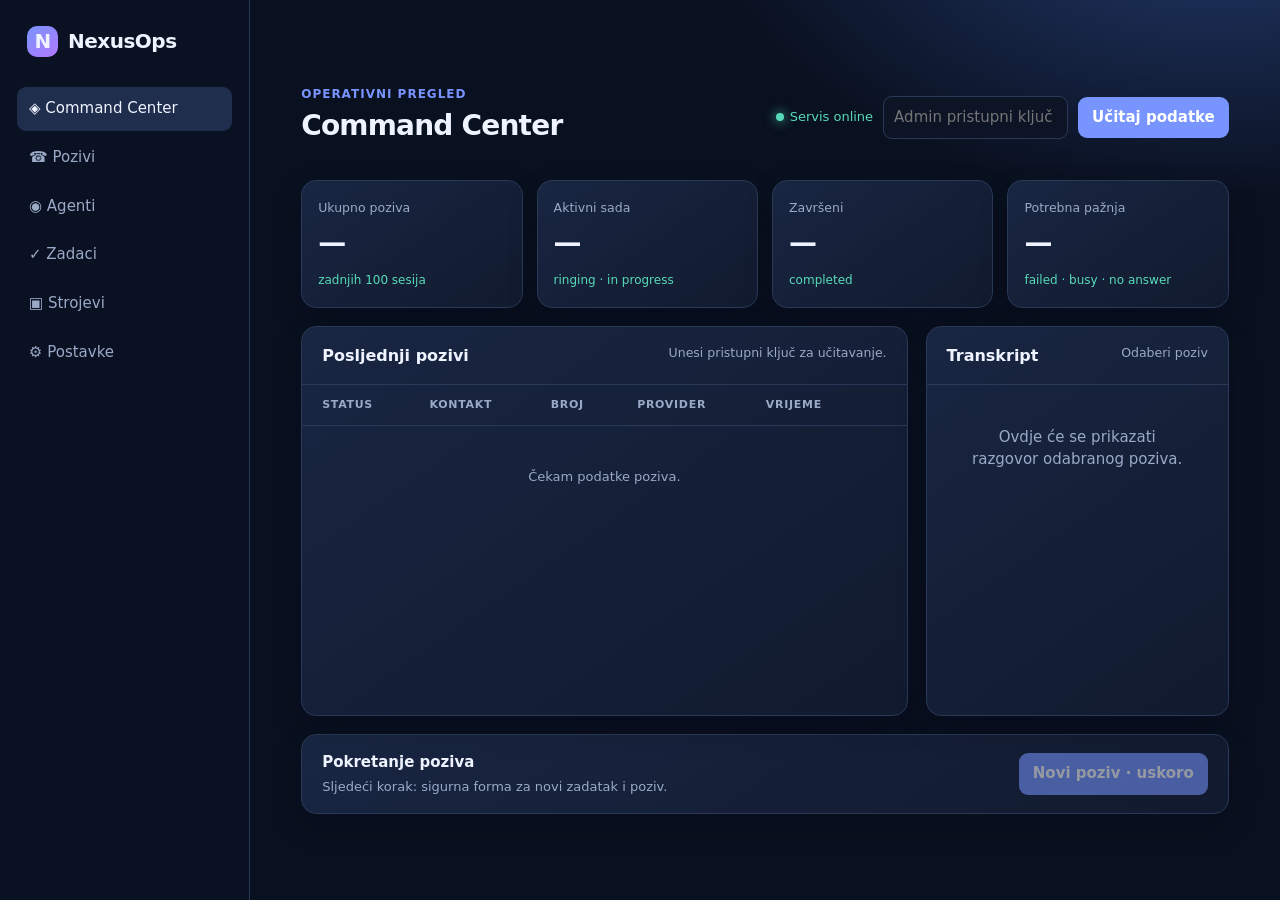
==== wwwroot/index.html @ bffd970f "Add NexusOps command center" ====
<!doctype html><html lang="hr"><head><meta charset="utf-8"><meta name="viewport" content="width=device-width,initial-scale=1"><title>NexusOps — Command Center</title><style>
:root{--bg:#09101f;--panel:#121c31;--line:#293957;--text:#eef3ff;--muted:#9aa9c6;--blue:#7894ff;--mint:#57dab8}*{box-sizing:border-box}body{margin:0;background:radial-gradient(800px 450px at 95% -10%,#23396a 0,transparent 65%),var(--bg);color:var(--text);font:15px/1.45 system-ui,sans-serif}.app{min-height:100vh;display:grid;grid-template-columns:250px 1fr}.side{padding:26px 17px;border-right:1px solid var(--line);background:#0a1122}.brand{font-size:20px;font-weight:800;letter-spacing:-.5px;padding:0 10px 30px}.brand b{display:inline-grid;place-items:center;width:31px;height:31px;margin-right:10px;border-radius:10px;background:linear-gradient(140deg,var(--blue),#b178ff)}.nav{display:grid;gap:5px}.nav a{padding:11px 12px;border-radius:9px;color:var(--muted);text-decoration:none}.nav a.active,.nav a:hover{color:var(--text);background:#202e4e}.main{width:100%;max-width:1500px;margin:auto;padding:28px clamp(18px,4vw,60px)}.top{display:flex;align-items:center;justify-content:space-between;gap:15px;margin-bottom:30px}.eyebrow{font-size:12px;color:var(--blue);font-weight:800;text-transform:uppercase;letter-spacing:1px}.top h1{font-size:28px;letter-spacing:-.8px;margin:3px 0}.controls{display:flex;align-items:center;gap:10px}.live{color:var(--mint);font-size:13px}.dot{display:inline-block;width:8px;height:8px;margin-right:6px;border-radius:50%;background:var(--mint);box-shadow:0 0 12px var(--mint)}input,button{font:inherit}.key{width:185px;background:#0c1426;border:1px solid var(--line);border-radius:9px;padding:10px;color:var(--text)}button{border:0;border-radius:9px;padding:10px 14px;background:var(--blue);color:#fff;font-weight:750;cursor:pointer}button:hover{filter:brightness(1.12)}button:disabled{opacity:.55;cursor:not-allowed}.notice{display:none;margin:0 0 16px;padding:11px 13px;color:#ffd5dd;background:#4c1f2d;border:1px solid #783249;border-radius:10px}.grid{display:grid;grid-template-columns:repeat(4,1fr);gap:14px;margin-bottom:18px}.card,.stat{background:linear-gradient(145deg,#192642,#111a2e);border:1px solid var(--line);border-radius:15px;box-shadow:0 12px 30px #02061133}.stat{padding:16px}.stat small,.muted{color:var(--muted)}.stat strong{display:block;margin:5px 0;font-size:28px;letter-spacing:-1px}.stat span{font-size:12px;color:var(--mint)}.layout{display:grid;grid-template-columns:minmax(460px,1.6fr) minmax(280px,.8fr);gap:18px}.head{padding:17px 20px;border-bottom:1px solid var(--line);display:flex;justify-content:space-between;gap:10px}.head h2{font-size:16px;margin:0}.head small{color:var(--muted)}.table{overflow:auto}table{width:100%;border-collapse:collapse}th{padding:12px 20px;text-align:left;font-size:11px;text-transform:uppercase;letter-spacing:.7px;color:var(--muted)}td{padding:13px 20px;border-top:1px solid #293957;font-size:13px}tr:hover{background:#1d2b48}.pill{display:inline-block;padding:4px 8px;border-radius:20px;font-size:11px;font-weight:800}.queued{background:#27445f;color:#b4ddff}.initiating,.ringing{background:#574820;color:#ffe083}.in_progress,.answered{background:#175047;color:#86f4d4}.completed{background:#2d3c66;color:#c4d2ff}.failed,.busy,.no_answer{background:#5d2838;color:#ffb4c2}.action{padding:6px 9px;background:#26385d;border:1px solid #435a8b}.empty{padding:42px 20px;text-align:center;color:var(--muted)}.timeline{padding:0 20px;min-height:330px}.msg{padding:14px 0;border-bottom:1px solid #293957}.msg:last-child{border:0}.speaker{font-size:11px;color:var(--blue);font-weight:800;text-transform:uppercase;letter-spacing:.7px}.agent .speaker{color:var(--mint)}.msg p{margin:5px 0;color:#d9e3f8}.quick{display:flex;justify-content:space-between;align-items:center;gap:15px;padding:17px 20px;margin-top:18px}.quick h3{margin:0 0 4px;font-size:15px}.quick p{margin:0;color:var(--muted);font-size:13px}@media(max-width:980px){.app{grid-template-columns:1fr}.side{display:none}.grid{grid-template-columns:repeat(2,1fr)}.layout{grid-template-columns:1fr}}@media(max-width:620px){.main{padding:20px 14px}.top{align-items:flex-start;flex-direction:column}.controls{width:100%;flex-wrap:wrap}.key{flex:1}.grid{grid-template-columns:1fr 1fr}th:nth-child(3),td:nth-child(3),th:nth-child(4),td:nth-child(4){display:none}}
</style></head><body><div class="app"><aside class="side"><div class="brand"><b>N</b>NexusOps</div><nav class="nav"><a class="active" href="#">◈ Command Center</a><a href="#calls">☎ Pozivi</a><a href="#">◉ Agenti</a><a href="#">✓ Zadaci</a><a href="#">▣ Strojevi</a><a href="#">⚙ Postavke</a></nav></aside><main class="main"><header class="top"><div><div class="eyebrow">Operativni pregled</div><h1>Command Center</h1></div><div class="controls"><span class="live"><i class="dot"></i>Servis online</span><input class="key" id="key" type="password" placeholder="Admin pristupni ključ"><button id="load">Učitaj podatke</button></div></header><div class="notice" id="notice"></div><section class="grid"><div class="stat"><small>Ukupno poziva</small><strong id="total">—</strong><span>zadnjih 100 sesija</span></div><div class="stat"><small>Aktivni sada</small><strong id="active">—</strong><span>ringing · in progress</span></div><div class="stat"><small>Završeni</small><strong id="done">—</strong><span>completed</span></div><div class="stat"><small>Potrebna pažnja</small><strong id="attention">—</strong><span>failed · busy · no answer</span></div></section><section class="layout"><div class="card" id="calls"><div class="head"><h2>Posljednji pozivi</h2><small id="note">Unesi pristupni ključ za učitavanje.</small></div><div class="table"><table><thead><tr><th>Status</th><th>Kontakt</th><th>Broj</th><th>Provider</th><th>Vrijeme</th><th></th></tr></thead><tbody id="rows"><tr><td colspan="6" class="empty">Čekam podatke poziva.</td></tr></tbody></table></div></div><aside class="card"><div class="head"><h2>Transkript</h2><small id="transcript-title">Odaberi poziv</small></div><div class="timeline" id="transcript"><div class="empty">Ovdje će se prikazati razgovor odabranog poziva.</div></div></aside></section><section class="card quick"><div><h3>Pokretanje poziva</h3><p>Sljedeći korak: sigurna forma za novi zadatak i poziv.</p></div><button disabled>Novi poziv · uskoro</button></section></main></div><script>
const $=s=>document.querySelector(s),esc=s=>String(s??'').replace(/[&<>"']/g,c=>({'&':'&amp;','<':'&lt;','>':'&gt;','"':'&quot;',"'":'&#39;'}[c]));const headers=()=>({'X-NexusOps-Admin-Key':$('#key').value.trim()});async function api(u){const r=await fetch(u,{headers:headers()});if(!r.ok)throw Error(r.status===401?'Pristup nije odobren. Provjeri Admin__AccessKey.':'Server je vratio '+r.status);return r.json()}function pill(s){return `<span class="pill ${esc(s)}">${esc(s.replaceAll('_',' '))}</span>`}function error(m){$('#notice').textContent=m;$('#notice').style.display='block'}function stats(d){$('#total').textContent=d.length;$('#active').textContent=d.filter(x=>['ringing','answered','in_progress','initiating'].includes(x.status)).length;$('#done').textContent=d.filter(x=>x.status==='completed').length;$('#attention').textContent=d.filter(x=>['failed','busy','no_answer'].includes(x.status)).length}async function transcript(id,name){$('#transcript-title').textContent=name;$('#transcript').innerHTML='<div class="empty">Učitavam transkript…</div>';try{const d=await api(`/admin/api/calls/${id}/transcript`);$('#transcript').innerHTML=d.length?d.map(x=>`<article class="msg ${esc(x.speaker)}"><div class="speaker">${esc(x.speaker)}</div><p>${esc(x.messageText??x.text)}</p></article>`).join(''):'<div class="empty">Za ovaj poziv još nema transkripta.</div>'}catch(e){$('#transcript').innerHTML=`<div class="empty">${esc(e.message)}</div>`}}async function load(){try{$('#notice').style.display='none';$('#note').textContent='Učitavam…';const d=await api('/admin/api/calls');stats(d);$('#rows').innerHTML=d.length?d.map(x=>`<tr><td>${pill(x.status)}</td><td>${esc(x.contactName||'Nepoznat kontakt')}</td><td class="muted">${esc(x.toNumber||'—')}</td><td>${esc(x.provider||'—')}</td><td class="muted">${new Date(x.createdAt).toLocaleString('hr-HR')}</td><td><button class="action" data-id="${x.id}" data-name="${esc(x.contactName||x.toNumber||'Poziv')}">Otvori</button></td></tr>`).join(''):'<tr><td colspan="6" class="empty">Nema evidentiranih poziva.</td></tr>';$('#note').textContent=`Prikazano ${d.length} poziva`;$('#rows').querySelectorAll('button').forEach(b=>b.onclick=()=>transcript(b.dataset.id,b.dataset.name))}catch(e){error(e.message);$('#note').textContent='Nije učitano'}}$('#load').onclick=load;$('#key').onkeydown=e=>{if(e.key==='Enter')load()};
</script></body></html>
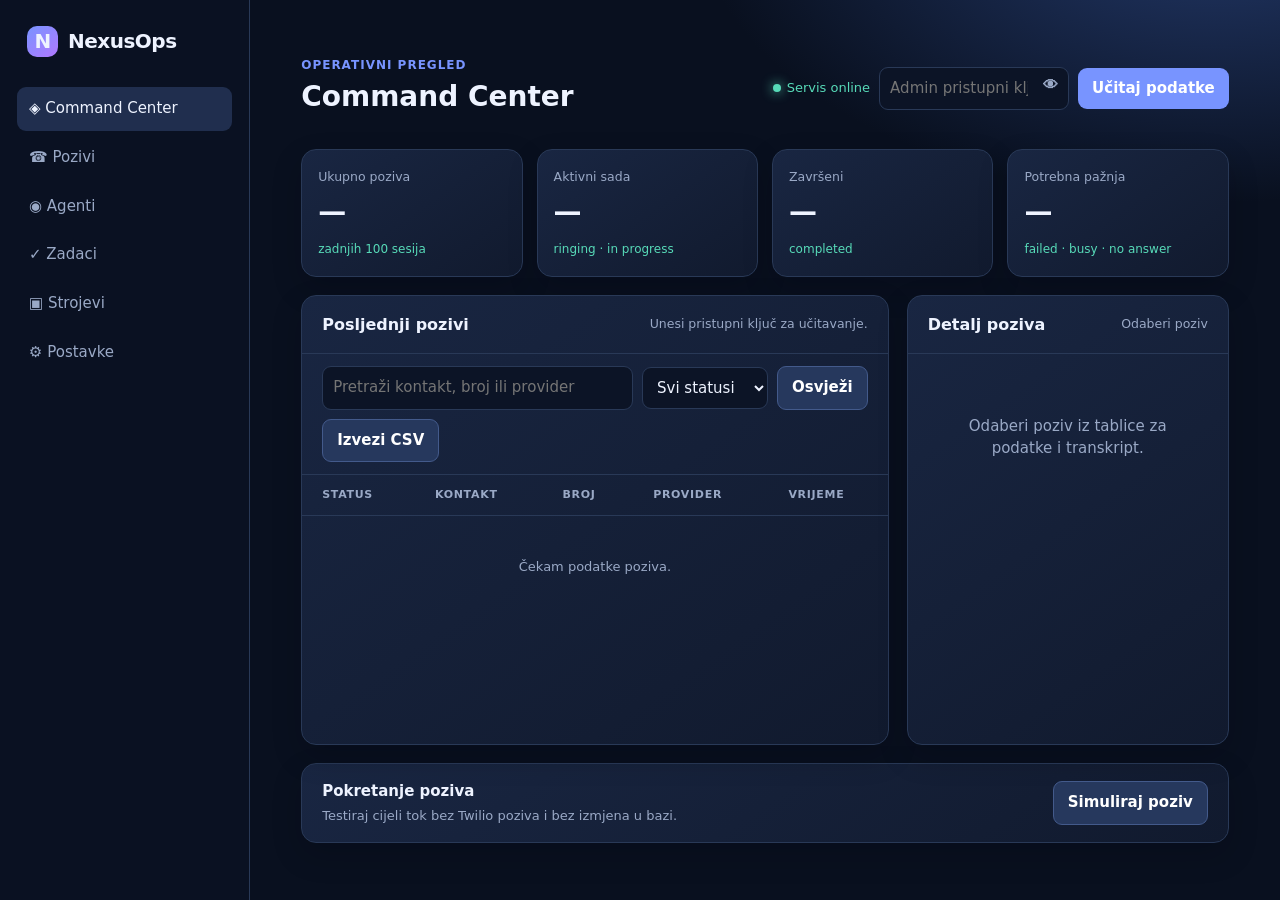
==== commit ca36b1f1: "Integrate NexusOps web app into voice service" ====
--- a/wwwroot/index.html
+++ b/wwwroot/index.html
@@ -1,5 +1,60 @@
-<!doctype html><html lang="hr"><head><meta charset="utf-8"><meta name="viewport" content="width=device-width,initial-scale=1"><title>NexusOps — Command Center</title><style>
-:root{--bg:#09101f;--panel:#121c31;--line:#293957;--text:#eef3ff;--muted:#9aa9c6;--blue:#7894ff;--mint:#57dab8}*{box-sizing:border-box}body{margin:0;background:radial-gradient(800px 450px at 95% -10%,#23396a 0,transparent 65%),var(--bg);color:var(--text);font:15px/1.45 system-ui,sans-serif}.app{min-height:100vh;display:grid;grid-template-columns:250px 1fr}.side{padding:26px 17px;border-right:1px solid var(--line);background:#0a1122}.brand{font-size:20px;font-weight:800;letter-spacing:-.5px;padding:0 10px 30px}.brand b{display:inline-grid;place-items:center;width:31px;height:31px;margin-right:10px;border-radius:10px;background:linear-gradient(140deg,var(--blue),#b178ff)}.nav{display:grid;gap:5px}.nav a{padding:11px 12px;border-radius:9px;color:var(--muted);text-decoration:none}.nav a.active,.nav a:hover{color:var(--text);background:#202e4e}.main{width:100%;max-width:1500px;margin:auto;padding:28px clamp(18px,4vw,60px)}.top{display:flex;align-items:center;justify-content:space-between;gap:15px;margin-bottom:30px}.eyebrow{font-size:12px;color:var(--blue);font-weight:800;text-transform:uppercase;letter-spacing:1px}.top h1{font-size:28px;letter-spacing:-.8px;margin:3px 0}.controls{display:flex;align-items:center;gap:10px}.live{color:var(--mint);font-size:13px}.dot{display:inline-block;width:8px;height:8px;margin-right:6px;border-radius:50%;background:var(--mint);box-shadow:0 0 12px var(--mint)}input,button{font:inherit}.key{width:185px;background:#0c1426;border:1px solid var(--line);border-radius:9px;padding:10px;color:var(--text)}button{border:0;border-radius:9px;padding:10px 14px;background:var(--blue);color:#fff;font-weight:750;cursor:pointer}button:hover{filter:brightness(1.12)}button:disabled{opacity:.55;cursor:not-allowed}.notice{display:none;margin:0 0 16px;padding:11px 13px;color:#ffd5dd;background:#4c1f2d;border:1px solid #783249;border-radius:10px}.grid{display:grid;grid-template-columns:repeat(4,1fr);gap:14px;margin-bottom:18px}.card,.stat{background:linear-gradient(145deg,#192642,#111a2e);border:1px solid var(--line);border-radius:15px;box-shadow:0 12px 30px #02061133}.stat{padding:16px}.stat small,.muted{color:var(--muted)}.stat strong{display:block;margin:5px 0;font-size:28px;letter-spacing:-1px}.stat span{font-size:12px;color:var(--mint)}.layout{display:grid;grid-template-columns:minmax(460px,1.6fr) minmax(280px,.8fr);gap:18px}.head{padding:17px 20px;border-bottom:1px solid var(--line);display:flex;justify-content:space-between;gap:10px}.head h2{font-size:16px;margin:0}.head small{color:var(--muted)}.table{overflow:auto}table{width:100%;border-collapse:collapse}th{padding:12px 20px;text-align:left;font-size:11px;text-transform:uppercase;letter-spacing:.7px;color:var(--muted)}td{padding:13px 20px;border-top:1px solid #293957;font-size:13px}tr:hover{background:#1d2b48}.pill{display:inline-block;padding:4px 8px;border-radius:20px;font-size:11px;font-weight:800}.queued{background:#27445f;color:#b4ddff}.initiating,.ringing{background:#574820;color:#ffe083}.in_progress,.answered{background:#175047;color:#86f4d4}.completed{background:#2d3c66;color:#c4d2ff}.failed,.busy,.no_answer{background:#5d2838;color:#ffb4c2}.action{padding:6px 9px;background:#26385d;border:1px solid #435a8b}.empty{padding:42px 20px;text-align:center;color:var(--muted)}.timeline{padding:0 20px;min-height:330px}.msg{padding:14px 0;border-bottom:1px solid #293957}.msg:last-child{border:0}.speaker{font-size:11px;color:var(--blue);font-weight:800;text-transform:uppercase;letter-spacing:.7px}.agent .speaker{color:var(--mint)}.msg p{margin:5px 0;color:#d9e3f8}.quick{display:flex;justify-content:space-between;align-items:center;gap:15px;padding:17px 20px;margin-top:18px}.quick h3{margin:0 0 4px;font-size:15px}.quick p{margin:0;color:var(--muted);font-size:13px}@media(max-width:980px){.app{grid-template-columns:1fr}.side{display:none}.grid{grid-template-columns:repeat(2,1fr)}.layout{grid-template-columns:1fr}}@media(max-width:620px){.main{padding:20px 14px}.top{align-items:flex-start;flex-direction:column}.controls{width:100%;flex-wrap:wrap}.key{flex:1}.grid{grid-template-columns:1fr 1fr}th:nth-child(3),td:nth-child(3),th:nth-child(4),td:nth-child(4){display:none}}
-</style></head><body><div class="app"><aside class="side"><div class="brand"><b>N</b>NexusOps</div><nav class="nav"><a class="active" href="#">◈ Command Center</a><a href="#calls">☎ Pozivi</a><a href="#">◉ Agenti</a><a href="#">✓ Zadaci</a><a href="#">▣ Strojevi</a><a href="#">⚙ Postavke</a></nav></aside><main class="main"><header class="top"><div><div class="eyebrow">Operativni pregled</div><h1>Command Center</h1></div><div class="controls"><span class="live"><i class="dot"></i>Servis online</span><input class="key" id="key" type="password" placeholder="Admin pristupni ključ"><button id="load">Učitaj podatke</button></div></header><div class="notice" id="notice"></div><section class="grid"><div class="stat"><small>Ukupno poziva</small><strong id="total">—</strong><span>zadnjih 100 sesija</span></div><div class="stat"><small>Aktivni sada</small><strong id="active">—</strong><span>ringing · in progress</span></div><div class="stat"><small>Završeni</small><strong id="done">—</strong><span>completed</span></div><div class="stat"><small>Potrebna pažnja</small><strong id="attention">—</strong><span>failed · busy · no answer</span></div></section><section class="layout"><div class="card" id="calls"><div class="head"><h2>Posljednji pozivi</h2><small id="note">Unesi pristupni ključ za učitavanje.</small></div><div class="table"><table><thead><tr><th>Status</th><th>Kontakt</th><th>Broj</th><th>Provider</th><th>Vrijeme</th><th></th></tr></thead><tbody id="rows"><tr><td colspan="6" class="empty">Čekam podatke poziva.</td></tr></tbody></table></div></div><aside class="card"><div class="head"><h2>Transkript</h2><small id="transcript-title">Odaberi poziv</small></div><div class="timeline" id="transcript"><div class="empty">Ovdje će se prikazati razgovor odabranog poziva.</div></div></aside></section><section class="card quick"><div><h3>Pokretanje poziva</h3><p>Sljedeći korak: sigurna forma za novi zadatak i poziv.</p></div><button disabled>Novi poziv · uskoro</button></section></main></div><script>
-const $=s=>document.querySelector(s),esc=s=>String(s??'').replace(/[&<>"']/g,c=>({'&':'&amp;','<':'&lt;','>':'&gt;','"':'&quot;',"'":'&#39;'}[c]));const headers=()=>({'X-NexusOps-Admin-Key':$('#key').value.trim()});async function api(u){const r=await fetch(u,{headers:headers()});if(!r.ok)throw Error(r.status===401?'Pristup nije odobren. Provjeri Admin__AccessKey.':'Server je vratio '+r.status);return r.json()}function pill(s){return `<span class="pill ${esc(s)}">${esc(s.replaceAll('_',' '))}</span>`}function error(m){$('#notice').textContent=m;$('#notice').style.display='block'}function stats(d){$('#total').textContent=d.length;$('#active').textContent=d.filter(x=>['ringing','answered','in_progress','initiating'].includes(x.status)).length;$('#done').textContent=d.filter(x=>x.status==='completed').length;$('#attention').textContent=d.filter(x=>['failed','busy','no_answer'].includes(x.status)).length}async function transcript(id,name){$('#transcript-title').textContent=name;$('#transcript').innerHTML='<div class="empty">Učitavam transkript…</div>';try{const d=await api(`/admin/api/calls/${id}/transcript`);$('#transcript').innerHTML=d.length?d.map(x=>`<article class="msg ${esc(x.speaker)}"><div class="speaker">${esc(x.speaker)}</div><p>${esc(x.messageText??x.text)}</p></article>`).join(''):'<div class="empty">Za ovaj poziv još nema transkripta.</div>'}catch(e){$('#transcript').innerHTML=`<div class="empty">${esc(e.message)}</div>`}}async function load(){try{$('#notice').style.display='none';$('#note').textContent='Učitavam…';const d=await api('/admin/api/calls');stats(d);$('#rows').innerHTML=d.length?d.map(x=>`<tr><td>${pill(x.status)}</td><td>${esc(x.contactName||'Nepoznat kontakt')}</td><td class="muted">${esc(x.toNumber||'—')}</td><td>${esc(x.provider||'—')}</td><td class="muted">${new Date(x.createdAt).toLocaleString('hr-HR')}</td><td><button class="action" data-id="${x.id}" data-name="${esc(x.contactName||x.toNumber||'Poziv')}">Otvori</button></td></tr>`).join(''):'<tr><td colspan="6" class="empty">Nema evidentiranih poziva.</td></tr>';$('#note').textContent=`Prikazano ${d.length} poziva`;$('#rows').querySelectorAll('button').forEach(b=>b.onclick=()=>transcript(b.dataset.id,b.dataset.name))}catch(e){error(e.message);$('#note').textContent='Nije učitano'}}$('#load').onclick=load;$('#key').onkeydown=e=>{if(e.key==='Enter')load()};
-</script></body></html>
+<!doctype html>
+<html lang="hr">
+<head>
+  <meta charset="utf-8">
+  <meta name="viewport" content="width=device-width, initial-scale=1">
+  <title>NexusOps — Command Center</title>
+  <style>
+    :root { --bg:#09101f; --panel:#121c31; --line:#293957; --text:#eef3ff; --muted:#9aa9c6; --blue:#7894ff; --mint:#57dab8; --danger:#ffb4c2; }
+    * { box-sizing:border-box; } body { margin:0; background:radial-gradient(800px 450px at 95% -10%,#23396a 0,transparent 65%),var(--bg); color:var(--text); font:15px/1.45 system-ui,sans-serif; }
+    .app { min-height:100vh; display:grid; grid-template-columns:250px 1fr; } .side { padding:26px 17px; border-right:1px solid var(--line); background:#0a1122; }
+    .brand { font-size:20px; font-weight:800; letter-spacing:-.5px; padding:0 10px 30px; } .brand b { display:inline-grid; place-items:center; width:31px; height:31px; margin-right:10px; border-radius:10px; background:linear-gradient(140deg,var(--blue),#b178ff); }
+    .nav { display:grid; gap:5px; } .nav a { padding:11px 12px; border-radius:9px; color:var(--muted); text-decoration:none; } .nav a.active { color:var(--text); background:#202e4e; }
+    .main { width:100%; max-width:1500px; margin:auto; padding:28px clamp(18px,4vw,60px); }.top { display:flex; align-items:center; justify-content:space-between; gap:15px; margin-bottom:28px; }.eyebrow { font-size:12px; color:var(--blue); font-weight:800; text-transform:uppercase; letter-spacing:1px; }.top h1 { font-size:28px; margin:3px 0; }
+    .controls,.filters { display:flex; align-items:center; gap:9px; flex-wrap:wrap; }.live { color:var(--mint); font-size:13px; }.dot { display:inline-block; width:8px; height:8px; margin-right:6px; border-radius:50%; background:var(--mint); box-shadow:0 0 12px var(--mint); }
+    input,select,button { font:inherit; }.key-wrap { position:relative; }.key,.search,select { background:#0c1426; border:1px solid var(--line); border-radius:9px; padding:10px; color:var(--text); }.key { width:190px; padding-right:40px; }.show-key { position:absolute; right:2px; top:2px; width:34px; height:34px; padding:0; color:var(--muted); background:transparent; }.show-key:hover { background:#202e4e; color:var(--text); }
+    button { border:0; border-radius:9px; padding:10px 14px; background:var(--blue); color:#fff; font-weight:750; cursor:pointer; } button:hover { filter:brightness(1.12); } button.secondary { background:#26385d; border:1px solid #435a8b; }.hidden { display:none!important; }.notice { display:none; margin:0 0 16px; padding:11px 13px; color:#ffd5dd; background:#4c1f2d; border:1px solid #783249; border-radius:10px; }
+    .grid { display:grid; grid-template-columns:repeat(4,1fr); gap:14px; margin-bottom:18px; }.card,.stat { background:linear-gradient(145deg,#192642,#111a2e); border:1px solid var(--line); border-radius:15px; box-shadow:0 12px 30px #02061133; }.stat { padding:16px; }.stat small,.muted { color:var(--muted); }.stat strong { display:block; margin:5px 0; font-size:28px; }.stat span { font-size:12px; color:var(--mint); }
+    .layout { display:grid; grid-template-columns:minmax(500px,1.55fr) minmax(300px,.85fr); gap:18px; }.head { padding:17px 20px; border-bottom:1px solid var(--line); display:flex; justify-content:space-between; align-items:center; gap:10px; }.head h2 { font-size:16px; margin:0; }.head small { color:var(--muted); }.table { overflow:auto; } table { width:100%; border-collapse:collapse; } th { padding:12px 20px; text-align:left; font-size:11px; text-transform:uppercase; letter-spacing:.7px; color:var(--muted); } td { padding:13px 20px; border-top:1px solid #293957; font-size:13px; } tr[data-id] { cursor:pointer; } tr[data-id]:hover,tr.selected { background:#1d2b48; }
+    .pill { display:inline-block; padding:4px 8px; border-radius:20px; font-size:11px; font-weight:800; }.queued { background:#27445f; color:#b4ddff; }.initiating,.ringing { background:#574820; color:#ffe083; }.in_progress,.answered { background:#175047; color:#86f4d4; }.completed { background:#2d3c66; color:#c4d2ff; }.failed,.busy,.no_answer,.cancelled { background:#5d2838; color:#ffb4c2; }
+    .empty { padding:42px 20px; text-align:center; color:var(--muted); }.detail { padding:20px; min-height:390px; }.detail dl { margin:16px 0 0; display:grid; gap:11px; }.detail dt { color:var(--muted); font-size:12px; }.detail dd { margin:2px 0 0; word-break:break-word; }.transcript { margin-top:20px; border-top:1px solid var(--line); padding-top:12px; }.message { padding:11px 0; border-bottom:1px solid #293957; }.speaker { color:var(--blue); font-size:11px; font-weight:800; text-transform:uppercase; letter-spacing:.7px; }.agent .speaker { color:var(--mint); }.message p { margin:4px 0; color:#d9e3f8; }
+    .quick { display:flex; justify-content:space-between; align-items:center; gap:15px; padding:17px 20px; margin-top:18px; }.quick h3 { margin:0 0 4px; font-size:15px; }.quick p { margin:0; color:var(--muted); font-size:13px; }
+    @media(max-width:980px){ .app{grid-template-columns:1fr}.side{display:none}.grid{grid-template-columns:repeat(2,1fr)}.layout{grid-template-columns:1fr} }.filters{padding:12px 20px;border-bottom:1px solid var(--line)}.search{min-width:200px;flex:1}@media(max-width:620px){.main{padding:20px 14px}.top{align-items:flex-start;flex-direction:column}.controls{width:100%}.key-wrap{flex:1}.key{width:100%}.grid{grid-template-columns:1fr 1fr}th:nth-child(3),td:nth-child(3),th:nth-child(4),td:nth-child(4){display:none}}
+  </style>
+</head>
+<body>
+<div class="app">
+  <aside class="side"><div class="brand"><b>N</b>NexusOps</div><nav class="nav"><a class="active" href="#">◈ Command Center</a><a href="#calls">☎ Pozivi</a><a href="#">◉ Agenti</a><a href="#">✓ Zadaci</a><a href="#">▣ Strojevi</a><a href="#">⚙ Postavke</a></nav></aside>
+  <main class="main">
+    <header class="top"><div><div class="eyebrow">Operativni pregled</div><h1>Command Center</h1></div><div class="controls"><span class="live" id="auth-state"><i class="dot"></i>Servis online</span><div class="key-wrap" id="key-wrap"><input class="key" id="key" type="password" placeholder="Admin pristupni ključ"><button class="show-key" id="show-key" type="button" aria-label="Prikaži pristupni ključ" title="Prikaži ključ">👁</button></div><button id="load">Učitaj podatke</button><button class="secondary hidden" id="sign-out">Odjava</button></div></header>
+    <div class="notice" id="notice"></div>
+    <section class="grid"><div class="stat"><small>Ukupno poziva</small><strong id="total">—</strong><span>zadnjih 100 sesija</span></div><div class="stat"><small>Aktivni sada</small><strong id="active">—</strong><span>ringing · in progress</span></div><div class="stat"><small>Završeni</small><strong id="done">—</strong><span>completed</span></div><div class="stat"><small>Potrebna pažnja</small><strong id="attention">—</strong><span>failed · busy · no answer</span></div></section>
+    <section class="layout"><div class="card" id="calls"><div class="head"><h2>Posljednji pozivi</h2><small id="note">Unesi pristupni ključ za učitavanje.</small></div><div class="filters"><input class="search" id="search" placeholder="Pretraži kontakt, broj ili provider"><select id="status-filter"><option value="">Svi statusi</option><option value="queued">Queued</option><option value="initiating">Initiating</option><option value="ringing">Ringing</option><option value="in_progress">In progress</option><option value="completed">Completed</option><option value="failed">Failed</option><option value="busy">Busy</option><option value="no_answer">No answer</option></select><button class="secondary" id="refresh">Osvježi</button><button class="secondary" id="export" disabled title="Prvo se prijavi admin ključem">Izvezi CSV</button></div><div class="table"><table><thead><tr><th>Status</th><th>Kontakt</th><th>Broj</th><th>Provider</th><th>Vrijeme</th></tr></thead><tbody id="rows"><tr><td colspan="5" class="empty">Čekam podatke poziva.</td></tr></tbody></table></div></div><aside class="card"><div class="head"><h2>Detalj poziva</h2><small id="detail-title">Odaberi poziv</small></div><div class="detail" id="detail"><div class="empty">Odaberi poziv iz tablice za podatke i transkript.</div></div></aside></section>
+    <section class="card quick"><div><h3>Pokretanje poziva</h3><p>Testiraj cijeli tok bez Twilio poziva i bez izmjena u bazi.</p></div><button class="secondary" id="simulate" disabled title="Prvo se prijavi admin ključem">Simuliraj poziv</button></section>
+  </main>
+</div>
+<script>
+  const $ = selector => document.querySelector(selector);
+  const esc = value => String(value ?? '').replace(/[&<>"']/g, char => ({ '&':'&amp;', '<':'&lt;', '>':'&gt;', '"':'&quot;', "'":'&#39;' }[char]));
+  const statusNames = ['queued','initiating','ringing','answered','in_progress','completed','failed','busy','no_answer','cancelled'];
+  const statusName = value => typeof value === 'number' ? (statusNames[value] ?? 'unknown') : String(value ?? 'unknown').toLowerCase();
+  let accessKey = '', calls = [], mockCalls = [], selectedId = null;
+  const mockTranscripts = new Map();
+  const headers = () => ({ 'X-NexusOps-Admin-Key': accessKey || $('#key').value.trim() });
+  async function api(url) { const response = await fetch(url, { headers: headers() }); if (!response.ok) throw Error(response.status === 401 ? 'Pristup nije odobren. Provjeri Admin__AccessKey.' : `Server je vratio ${response.status}`); return response.json(); }
+  function pill(status) { const label = statusName(status); return `<span class="pill ${esc(label)}">${esc(label.replaceAll('_',' '))}</span>`; }
+  function error(message) { $('#notice').textContent = message; $('#notice').style.display = 'block'; }
+  function stats(data) { $('#total').textContent=data.length; $('#active').textContent=data.filter(x=>['ringing','answered','in_progress','initiating'].includes(x.status)).length; $('#done').textContent=data.filter(x=>x.status==='completed').length; $('#attention').textContent=data.filter(x=>['failed','busy','no_answer'].includes(x.status)).length; }
+  function signedIn() { $('#key-wrap').classList.add('hidden'); $('#load').textContent='Osvježi pozive'; $('#sign-out').classList.remove('hidden'); $('#simulate').disabled=false; $('#simulate').title='Pokreni sigurnu testnu simulaciju'; $('#export').disabled=false; $('#export').title='Izvezi trenutačno filtrirane pozive'; $('#auth-state').innerHTML='<i class="dot"></i>Pristup odobren'; }
+  function visibleCalls() { const query=$('#search').value.trim().toLowerCase(), status=$('#status-filter').value; return calls.filter(call => (!status || call.status===status) && (!query || [call.contactName,call.toNumber,call.provider,call.purpose].some(value=>String(value??'').toLowerCase().includes(query)))); }
+  function renderTable() { const data=visibleCalls(); $('#rows').innerHTML=data.length ? data.map(call=>`<tr data-id="${call.id}" class="${call.id===selectedId?'selected':''}"><td>${pill(call.status)}</td><td>${esc(call.contactName||'Nepoznat kontakt')}</td><td class="muted">${esc(call.toNumber||'—')}</td><td>${esc(call.provider||'—')}</td><td class="muted">${new Date(call.createdAt).toLocaleString('hr-HR')}</td></tr>`).join('') : '<tr><td colspan="5" class="empty">Nema poziva za odabrani filter.</td></tr>'; $('#rows').querySelectorAll('tr[data-id]').forEach(row=>row.onclick=()=>selectCall(row.dataset.id)); }
+  function exportCsv() { if (!accessKey) { error('Prvo se prijavi admin ključem.'); return; } const rows=[['Status','Kontakt','Broj','Provider','Svrha','Trajanje (sekunde)','Ishod','Kreirano'],...visibleCalls().map(call=>[call.status,call.contactName??'',call.toNumber??'',call.provider??'',call.purpose??'',call.durationSeconds??'',call.outcome??call.failureReason??'',new Date(call.createdAt).toLocaleString('hr-HR')])]; const csv=rows.map(row=>row.map(value=>`"${String(value).replaceAll('"','""')}"`).join(';')).join('\r\n'); const blob=new Blob(['\ufeff',csv],{type:'text/csv;charset=utf-8'}), link=document.createElement('a'); link.href=URL.createObjectURL(blob); link.download=`nexusops-pozivi-${new Date().toISOString().slice(0,10)}.csv`; link.click(); URL.revokeObjectURL(link.href); }
+  async function selectCall(id) { selectedId=id; renderTable(); const call=calls.find(item=>item.id===id); $('#detail-title').textContent=call.contactName||call.toNumber||'Poziv'; $('#detail').innerHTML='<div class="empty">Učitavam detalje i transkript…</div>'; try { const transcript=call.isMock ? (mockTranscripts.get(id)??[]) : await api(`/admin/api/calls/${id}/transcript`); $('#detail').innerHTML=`<dl><div><dt>Status</dt><dd>${pill(call.status)}</dd></div><div><dt>Kontakt</dt><dd>${esc(call.contactName||'—')}</dd></div><div><dt>Broj</dt><dd>${esc(call.toNumber||'—')}</dd></div><div><dt>Provider</dt><dd>${esc(call.provider||'—')}</dd></div><div><dt>Svrha</dt><dd>${esc(call.purpose||'Nije navedena')}</dd></div><div><dt>Trajanje</dt><dd>${call.durationSeconds ? `${call.durationSeconds} sekundi` : '—'}</dd></div><div><dt>Ishod</dt><dd>${esc(call.outcome||call.failureReason||'—')}</dd></div></dl><div class="transcript"><div class="speaker">${call.isMock?'Testni transkript':'Transkript'}</div>${transcript.length ? transcript.map(message=>`<article class="message ${esc(message.speaker)}"><div class="speaker">${esc(message.speaker)}</div><p>${esc(message.text)}</p></article>`).join('') : '<p class="muted">Za ovaj poziv još nema transkripta.</p>'}</div>`; } catch (exception) { $('#detail').innerHTML=`<div class="empty">${esc(exception.message)}</div>`; } }
+  function updateMock(id, changes, transcript) { const call=mockCalls.find(item=>item.id===id); if (!call) return; Object.assign(call,changes); calls=calls.map(item=>item.id===id?call:item); if (transcript) mockTranscripts.set(id,transcript); stats(calls); renderTable(); if (selectedId===id) selectCall(id); }
+  function simulateCall() { if (!accessKey) { error('Prvo se prijavi admin ključem.'); return; } const id=`mock-${crypto.randomUUID()}`, now=new Date().toISOString(); const call={id,status:'ringing',contactName:'Testni kontakt',toNumber:'+385 99 000 0000',provider:'mock',purpose:'Simulacija servisnog poziva — bez telephony troška',durationSeconds:null,outcome:null,failureReason:null,createdAt:now,isMock:true}; mockCalls.unshift(call); mockTranscripts.set(id,[{speaker:'system',text:'Testna simulacija pokrenuta. Twilio i baza nisu korišteni.'}]); calls=[call,...calls]; selectedId=id; stats(calls); renderTable(); selectCall(id); setTimeout(()=>updateMock(id,{status:'in_progress'},[{speaker:'system',text:'Testna simulacija pokrenuta. Twilio i baza nisu korišteni.'},{speaker:'agent',text:'Hello, this is a simulated NexusOps call. How can I help?'},{speaker:'user',text:'I need an update on the maintenance request.'}]),1800); setTimeout(()=>updateMock(id,{status:'completed',durationSeconds:5,outcome:'Testni poziv uspješno dovršen'},[{speaker:'system',text:'Testna simulacija pokrenuta. Twilio i baza nisu korišteni.'},{speaker:'agent',text:'Hello, this is a simulated NexusOps call. How can I help?'},{speaker:'user',text:'I need an update on the maintenance request.'},{speaker:'agent',text:'Your request is recorded. The simulated call is now complete.'}]),5000); }
+  async function load() { try { if (!accessKey) accessKey=$('#key').value.trim(); if (!accessKey) throw Error('Unesi admin pristupni ključ.'); $('#notice').style.display='none'; $('#note').textContent='Učitavam…'; const stored=(await api('/admin/api/calls')).map(call=>({...call,status:statusName(call.status)})); calls=[...mockCalls,...stored]; signedIn(); stats(calls); renderTable(); $('#note').textContent=`Pristup odobren · ${calls.length} poziva`; } catch (exception) { error(exception.message); $('#note').textContent='Nije učitano'; } }
+  function signOut() { accessKey=''; calls=[]; mockCalls=[]; mockTranscripts.clear(); selectedId=null; $('#key').value=''; $('#key-wrap').classList.remove('hidden'); $('#sign-out').classList.add('hidden'); $('#simulate').disabled=true; $('#simulate').title='Prvo se prijavi admin ključem'; $('#export').disabled=true; $('#export').title='Prvo se prijavi admin ključem'; $('#load').textContent='Učitaj podatke'; $('#auth-state').innerHTML='<i class="dot"></i>Servis online'; $('#detail-title').textContent='Odaberi poziv'; $('#detail').innerHTML='<div class="empty">Odjavljeni ste iz Command Centera.</div>'; $('#rows').innerHTML='<tr><td colspan="5" class="empty">Unesi pristupni ključ za učitavanje.</td></tr>'; $('#note').textContent='Unesi pristupni ključ za učitavanje.'; ['total','active','done','attention'].forEach(id=>$('#'+id).textContent='—'); }
+  $('#load').onclick=load; $('#refresh').onclick=load; $('#export').onclick=exportCsv; $('#simulate').onclick=simulateCall; $('#sign-out').onclick=signOut; $('#search').oninput=renderTable; $('#status-filter').onchange=renderTable; $('#key').onkeydown=event=>{if(event.key==='Enter') load();}; $('#show-key').onclick=()=>{const key=$('#key'), visible=key.type==='text'; key.type=visible?'password':'text'; $('#show-key').textContent=visible?'👁':'🙈'; $('#show-key').title=visible?'Prikaži ključ':'Sakrij ključ';};
+</script>
+</body>
+</html>
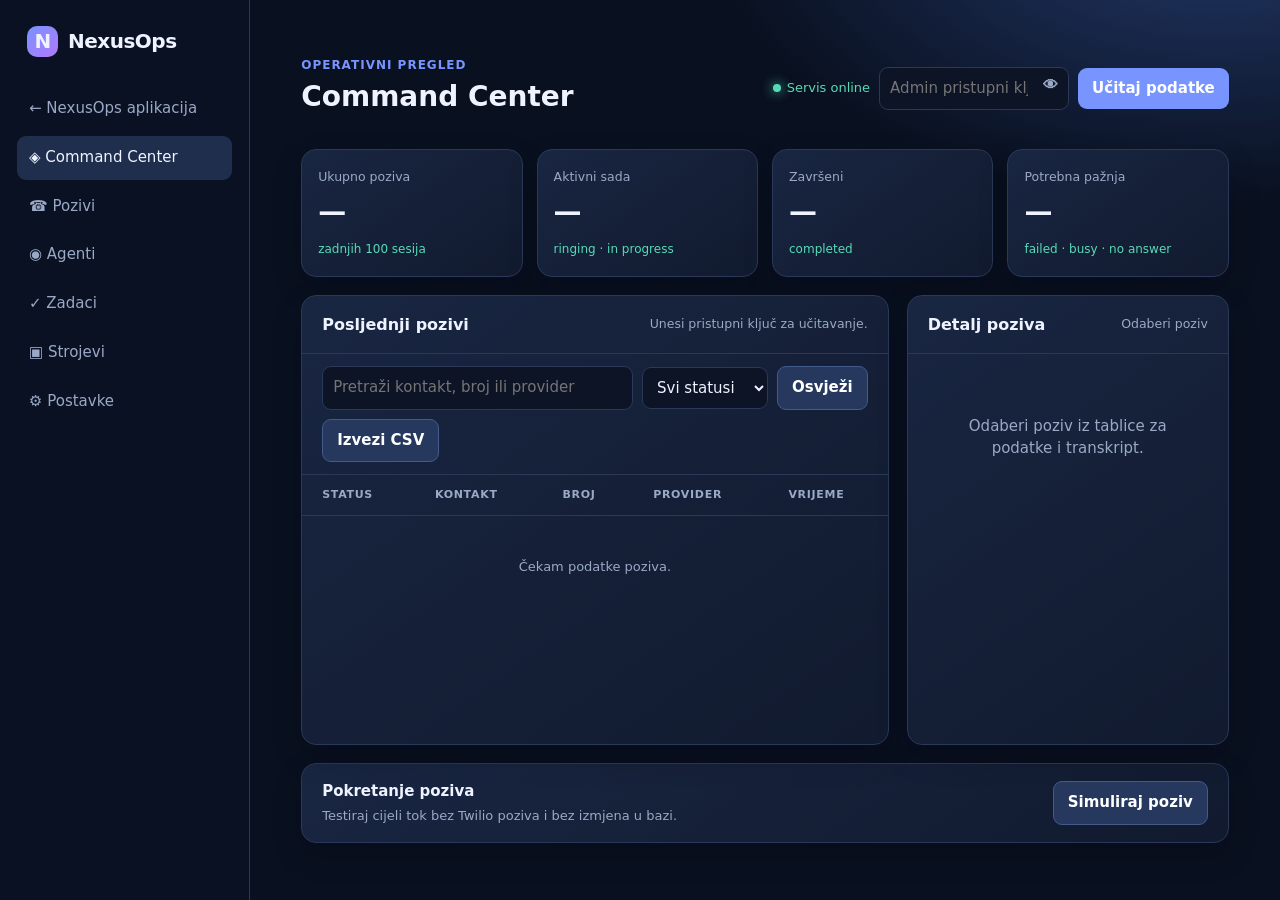
==== commit 4b0565f4: "Add NexusOps user access management" ====
--- a/wwwroot/index.html
+++ b/wwwroot/index.html
@@ -8,7 +8,7 @@
     :root { --bg:#09101f; --panel:#121c31; --line:#293957; --text:#eef3ff; --muted:#9aa9c6; --blue:#7894ff; --mint:#57dab8; --danger:#ffb4c2; }
     * { box-sizing:border-box; } body { margin:0; background:radial-gradient(800px 450px at 95% -10%,#23396a 0,transparent 65%),var(--bg); color:var(--text); font:15px/1.45 system-ui,sans-serif; }
     .app { min-height:100vh; display:grid; grid-template-columns:250px 1fr; } .side { padding:26px 17px; border-right:1px solid var(--line); background:#0a1122; }
-    .brand { font-size:20px; font-weight:800; letter-spacing:-.5px; padding:0 10px 30px; } .brand b { display:inline-grid; place-items:center; width:31px; height:31px; margin-right:10px; border-radius:10px; background:linear-gradient(140deg,var(--blue),#b178ff); }
+    .brand { display:block; color:var(--text); text-decoration:none; font-size:20px; font-weight:800; letter-spacing:-.5px; padding:0 10px 30px; } .brand b { display:inline-grid; place-items:center; width:31px; height:31px; margin-right:10px; border-radius:10px; background:linear-gradient(140deg,var(--blue),#b178ff); }
     .nav { display:grid; gap:5px; } .nav a { padding:11px 12px; border-radius:9px; color:var(--muted); text-decoration:none; } .nav a.active { color:var(--text); background:#202e4e; }
     .main { width:100%; max-width:1500px; margin:auto; padding:28px clamp(18px,4vw,60px); }.top { display:flex; align-items:center; justify-content:space-between; gap:15px; margin-bottom:28px; }.eyebrow { font-size:12px; color:var(--blue); font-weight:800; text-transform:uppercase; letter-spacing:1px; }.top h1 { font-size:28px; margin:3px 0; }
     .controls,.filters { display:flex; align-items:center; gap:9px; flex-wrap:wrap; }.live { color:var(--mint); font-size:13px; }.dot { display:inline-block; width:8px; height:8px; margin-right:6px; border-radius:50%; background:var(--mint); box-shadow:0 0 12px var(--mint); }
@@ -24,7 +24,7 @@
 </head>
 <body>
 <div class="app">
-  <aside class="side"><div class="brand"><b>N</b>NexusOps</div><nav class="nav"><a class="active" href="#">◈ Command Center</a><a href="#calls">☎ Pozivi</a><a href="#">◉ Agenti</a><a href="#">✓ Zadaci</a><a href="#">▣ Strojevi</a><a href="#">⚙ Postavke</a></nav></aside>
+  <aside class="side"><a class="brand" href="/" title="Povratak u NexusOps"><b>N</b>NexusOps</a><nav class="nav"><a href="/">← NexusOps aplikacija</a><a class="active" href="#">◈ Command Center</a><a href="#calls">☎ Pozivi</a><a href="#">◉ Agenti</a><a href="#">✓ Zadaci</a><a href="#">▣ Strojevi</a><a href="#">⚙ Postavke</a></nav></aside>
   <main class="main">
     <header class="top"><div><div class="eyebrow">Operativni pregled</div><h1>Command Center</h1></div><div class="controls"><span class="live" id="auth-state"><i class="dot"></i>Servis online</span><div class="key-wrap" id="key-wrap"><input class="key" id="key" type="password" placeholder="Admin pristupni ključ"><button class="show-key" id="show-key" type="button" aria-label="Prikaži pristupni ključ" title="Prikaži ključ">👁</button></div><button id="load">Učitaj podatke</button><button class="secondary hidden" id="sign-out">Odjava</button></div></header>
     <div class="notice" id="notice"></div>
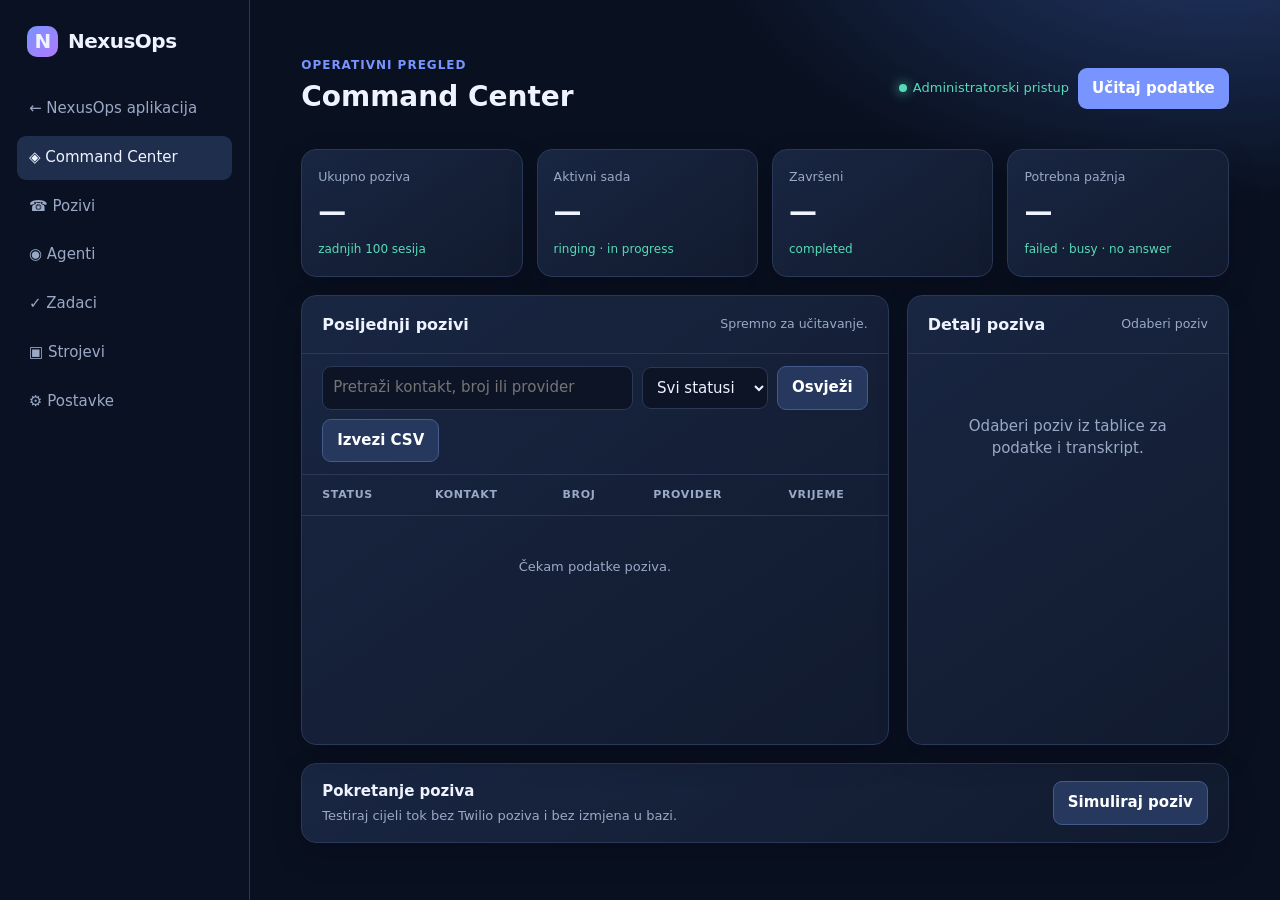
==== commit f1694cb2: "Harden authentication and realtime surfaces" ====
--- a/wwwroot/index.html
+++ b/wwwroot/index.html
@@ -6,31 +6,31 @@
   <title>NexusOps — Command Center</title>
   <style>
     :root { --bg:#09101f; --panel:#121c31; --line:#293957; --text:#eef3ff; --muted:#9aa9c6; --blue:#7894ff; --mint:#57dab8; --danger:#ffb4c2; }
-    * { box-sizing:border-box; } body { margin:0; background:radial-gradient(800px 450px at 95% -10%,#23396a 0,transparent 65%),var(--bg); color:var(--text); font:15px/1.45 system-ui,sans-serif; }
-    .app { min-height:100vh; display:grid; grid-template-columns:250px 1fr; } .side { padding:26px 17px; border-right:1px solid var(--line); background:#0a1122; }
+    * { box-sizing:border-box; } html,body { max-width:100%; overflow-x:hidden; } body { margin:0; background:radial-gradient(800px 450px at 95% -10%,#23396a 0,transparent 65%),var(--bg); color:var(--text); font:15px/1.45 system-ui,sans-serif; }
+    .app { min-height:100vh; display:grid; grid-template-columns:250px minmax(0,1fr); } .side { min-width:0; padding:26px 17px; border-right:1px solid var(--line); background:#0a1122; }
     .brand { display:block; color:var(--text); text-decoration:none; font-size:20px; font-weight:800; letter-spacing:-.5px; padding:0 10px 30px; } .brand b { display:inline-grid; place-items:center; width:31px; height:31px; margin-right:10px; border-radius:10px; background:linear-gradient(140deg,var(--blue),#b178ff); }
     .nav { display:grid; gap:5px; } .nav a { padding:11px 12px; border-radius:9px; color:var(--muted); text-decoration:none; } .nav a.active { color:var(--text); background:#202e4e; }
-    .main { width:100%; max-width:1500px; margin:auto; padding:28px clamp(18px,4vw,60px); }.top { display:flex; align-items:center; justify-content:space-between; gap:15px; margin-bottom:28px; }.eyebrow { font-size:12px; color:var(--blue); font-weight:800; text-transform:uppercase; letter-spacing:1px; }.top h1 { font-size:28px; margin:3px 0; }
+    .main { width:100%; min-width:0; max-width:1500px; margin:auto; padding:28px clamp(18px,4vw,60px); }.top { display:flex; align-items:center; justify-content:space-between; gap:15px; margin-bottom:28px; }.eyebrow { font-size:12px; color:var(--blue); font-weight:800; text-transform:uppercase; letter-spacing:1px; }.top h1 { font-size:28px; margin:3px 0; }
     .controls,.filters { display:flex; align-items:center; gap:9px; flex-wrap:wrap; }.live { color:var(--mint); font-size:13px; }.dot { display:inline-block; width:8px; height:8px; margin-right:6px; border-radius:50%; background:var(--mint); box-shadow:0 0 12px var(--mint); }
-    input,select,button { font:inherit; }.key-wrap { position:relative; }.key,.search,select { background:#0c1426; border:1px solid var(--line); border-radius:9px; padding:10px; color:var(--text); }.key { width:190px; padding-right:40px; }.show-key { position:absolute; right:2px; top:2px; width:34px; height:34px; padding:0; color:var(--muted); background:transparent; }.show-key:hover { background:#202e4e; color:var(--text); }
+    input,select,button { font:inherit; }.search,select { background:#0c1426; border:1px solid var(--line); border-radius:9px; padding:10px; color:var(--text); }
     button { border:0; border-radius:9px; padding:10px 14px; background:var(--blue); color:#fff; font-weight:750; cursor:pointer; } button:hover { filter:brightness(1.12); } button.secondary { background:#26385d; border:1px solid #435a8b; }.hidden { display:none!important; }.notice { display:none; margin:0 0 16px; padding:11px 13px; color:#ffd5dd; background:#4c1f2d; border:1px solid #783249; border-radius:10px; }
     .grid { display:grid; grid-template-columns:repeat(4,1fr); gap:14px; margin-bottom:18px; }.card,.stat { background:linear-gradient(145deg,#192642,#111a2e); border:1px solid var(--line); border-radius:15px; box-shadow:0 12px 30px #02061133; }.stat { padding:16px; }.stat small,.muted { color:var(--muted); }.stat strong { display:block; margin:5px 0; font-size:28px; }.stat span { font-size:12px; color:var(--mint); }
-    .layout { display:grid; grid-template-columns:minmax(500px,1.55fr) minmax(300px,.85fr); gap:18px; }.head { padding:17px 20px; border-bottom:1px solid var(--line); display:flex; justify-content:space-between; align-items:center; gap:10px; }.head h2 { font-size:16px; margin:0; }.head small { color:var(--muted); }.table { overflow:auto; } table { width:100%; border-collapse:collapse; } th { padding:12px 20px; text-align:left; font-size:11px; text-transform:uppercase; letter-spacing:.7px; color:var(--muted); } td { padding:13px 20px; border-top:1px solid #293957; font-size:13px; } tr[data-id] { cursor:pointer; } tr[data-id]:hover,tr.selected { background:#1d2b48; }
+    .layout { display:grid; grid-template-columns:minmax(0,1.55fr) minmax(280px,.85fr); gap:18px; }.head { padding:17px 20px; border-bottom:1px solid var(--line); display:flex; justify-content:space-between; align-items:center; gap:10px; }.head h2 { font-size:16px; margin:0; }.head small { color:var(--muted); }.table { max-width:100%; overflow:auto; } table { width:100%; border-collapse:collapse; } th { padding:12px 20px; text-align:left; font-size:11px; text-transform:uppercase; letter-spacing:.7px; color:var(--muted); } td { padding:13px 20px; border-top:1px solid #293957; font-size:13px; } tr[data-id] { cursor:pointer; } tr[data-id]:hover,tr.selected { background:#1d2b48; }
     .pill { display:inline-block; padding:4px 8px; border-radius:20px; font-size:11px; font-weight:800; }.queued { background:#27445f; color:#b4ddff; }.initiating,.ringing { background:#574820; color:#ffe083; }.in_progress,.answered { background:#175047; color:#86f4d4; }.completed { background:#2d3c66; color:#c4d2ff; }.failed,.busy,.no_answer,.cancelled { background:#5d2838; color:#ffb4c2; }
     .empty { padding:42px 20px; text-align:center; color:var(--muted); }.detail { padding:20px; min-height:390px; }.detail dl { margin:16px 0 0; display:grid; gap:11px; }.detail dt { color:var(--muted); font-size:12px; }.detail dd { margin:2px 0 0; word-break:break-word; }.transcript { margin-top:20px; border-top:1px solid var(--line); padding-top:12px; }.message { padding:11px 0; border-bottom:1px solid #293957; }.speaker { color:var(--blue); font-size:11px; font-weight:800; text-transform:uppercase; letter-spacing:.7px; }.agent .speaker { color:var(--mint); }.message p { margin:4px 0; color:#d9e3f8; }
     .quick { display:flex; justify-content:space-between; align-items:center; gap:15px; padding:17px 20px; margin-top:18px; }.quick h3 { margin:0 0 4px; font-size:15px; }.quick p { margin:0; color:var(--muted); font-size:13px; }
-    @media(max-width:980px){ .app{grid-template-columns:1fr}.side{display:none}.grid{grid-template-columns:repeat(2,1fr)}.layout{grid-template-columns:1fr} }.filters{padding:12px 20px;border-bottom:1px solid var(--line)}.search{min-width:200px;flex:1}@media(max-width:620px){.main{padding:20px 14px}.top{align-items:flex-start;flex-direction:column}.controls{width:100%}.key-wrap{flex:1}.key{width:100%}.grid{grid-template-columns:1fr 1fr}th:nth-child(3),td:nth-child(3),th:nth-child(4),td:nth-child(4){display:none}}
+    @media(max-width:1180px){ .layout{grid-template-columns:1fr} }.filters{padding:12px 20px;border-bottom:1px solid var(--line)}.search{min-width:200px;flex:1}@media(max-width:980px){ .app{grid-template-columns:1fr}.side{display:none}.grid{grid-template-columns:repeat(2,1fr)} }@media(max-width:620px){.main{padding:20px 14px}.top{align-items:flex-start;flex-direction:column}.controls{width:100%}.key-wrap{flex:1}.key{width:100%}.grid{grid-template-columns:1fr 1fr}.filters{padding:12px}.search{min-width:0;width:100%;flex-basis:100%}.head{padding:15px}.quick{align-items:flex-start;flex-direction:column}th:nth-child(3),td:nth-child(3),th:nth-child(4),td:nth-child(4){display:none}}
   </style>
 </head>
 <body>
 <div class="app">
   <aside class="side"><a class="brand" href="/" title="Povratak u NexusOps"><b>N</b>NexusOps</a><nav class="nav"><a href="/">← NexusOps aplikacija</a><a class="active" href="#">◈ Command Center</a><a href="#calls">☎ Pozivi</a><a href="#">◉ Agenti</a><a href="#">✓ Zadaci</a><a href="#">▣ Strojevi</a><a href="#">⚙ Postavke</a></nav></aside>
   <main class="main">
-    <header class="top"><div><div class="eyebrow">Operativni pregled</div><h1>Command Center</h1></div><div class="controls"><span class="live" id="auth-state"><i class="dot"></i>Servis online</span><div class="key-wrap" id="key-wrap"><input class="key" id="key" type="password" placeholder="Admin pristupni ključ"><button class="show-key" id="show-key" type="button" aria-label="Prikaži pristupni ključ" title="Prikaži ključ">👁</button></div><button id="load">Učitaj podatke</button><button class="secondary hidden" id="sign-out">Odjava</button></div></header>
+    <header class="top"><div><div class="eyebrow">Operativni pregled</div><h1>Command Center</h1></div><div class="controls"><span class="live" id="auth-state"><i class="dot"></i>Administratorski pristup</span><button id="load">Učitaj podatke</button></div></header>
     <div class="notice" id="notice"></div>
     <section class="grid"><div class="stat"><small>Ukupno poziva</small><strong id="total">—</strong><span>zadnjih 100 sesija</span></div><div class="stat"><small>Aktivni sada</small><strong id="active">—</strong><span>ringing · in progress</span></div><div class="stat"><small>Završeni</small><strong id="done">—</strong><span>completed</span></div><div class="stat"><small>Potrebna pažnja</small><strong id="attention">—</strong><span>failed · busy · no answer</span></div></section>
-    <section class="layout"><div class="card" id="calls"><div class="head"><h2>Posljednji pozivi</h2><small id="note">Unesi pristupni ključ za učitavanje.</small></div><div class="filters"><input class="search" id="search" placeholder="Pretraži kontakt, broj ili provider"><select id="status-filter"><option value="">Svi statusi</option><option value="queued">Queued</option><option value="initiating">Initiating</option><option value="ringing">Ringing</option><option value="in_progress">In progress</option><option value="completed">Completed</option><option value="failed">Failed</option><option value="busy">Busy</option><option value="no_answer">No answer</option></select><button class="secondary" id="refresh">Osvježi</button><button class="secondary" id="export" disabled title="Prvo se prijavi admin ključem">Izvezi CSV</button></div><div class="table"><table><thead><tr><th>Status</th><th>Kontakt</th><th>Broj</th><th>Provider</th><th>Vrijeme</th></tr></thead><tbody id="rows"><tr><td colspan="5" class="empty">Čekam podatke poziva.</td></tr></tbody></table></div></div><aside class="card"><div class="head"><h2>Detalj poziva</h2><small id="detail-title">Odaberi poziv</small></div><div class="detail" id="detail"><div class="empty">Odaberi poziv iz tablice za podatke i transkript.</div></div></aside></section>
-    <section class="card quick"><div><h3>Pokretanje poziva</h3><p>Testiraj cijeli tok bez Twilio poziva i bez izmjena u bazi.</p></div><button class="secondary" id="simulate" disabled title="Prvo se prijavi admin ključem">Simuliraj poziv</button></section>
+    <section class="layout"><div class="card" id="calls"><div class="head"><h2>Posljednji pozivi</h2><small id="note">Spremno za učitavanje.</small></div><div class="filters"><input class="search" id="search" placeholder="Pretraži kontakt, broj ili provider"><select id="status-filter"><option value="">Svi statusi</option><option value="queued">Queued</option><option value="initiating">Initiating</option><option value="ringing">Ringing</option><option value="in_progress">In progress</option><option value="completed">Completed</option><option value="failed">Failed</option><option value="busy">Busy</option><option value="no_answer">No answer</option></select><button class="secondary" id="refresh">Osvježi</button><button class="secondary" id="export" disabled>Izvezi CSV</button></div><div class="table"><table><thead><tr><th>Status</th><th>Kontakt</th><th>Broj</th><th>Provider</th><th>Vrijeme</th></tr></thead><tbody id="rows"><tr><td colspan="5" class="empty">Čekam podatke poziva.</td></tr></tbody></table></div></div><aside class="card"><div class="head"><h2>Detalj poziva</h2><small id="detail-title">Odaberi poziv</small></div><div class="detail" id="detail"><div class="empty">Odaberi poziv iz tablice za podatke i transkript.</div></div></aside></section>
+    <section class="card quick"><div><h3>Pokretanje poziva</h3><p>Testiraj cijeli tok bez Twilio poziva i bez izmjena u bazi.</p></div><button class="secondary" id="simulate" disabled>Simuliraj poziv</button></section>
   </main>
 </div>
 <script>
@@ -38,23 +38,21 @@
   const esc = value => String(value ?? '').replace(/[&<>"']/g, char => ({ '&':'&amp;', '<':'&lt;', '>':'&gt;', '"':'&quot;', "'":'&#39;' }[char]));
   const statusNames = ['queued','initiating','ringing','answered','in_progress','completed','failed','busy','no_answer','cancelled'];
   const statusName = value => typeof value === 'number' ? (statusNames[value] ?? 'unknown') : String(value ?? 'unknown').toLowerCase();
-  let accessKey = '', calls = [], mockCalls = [], selectedId = null;
+  let calls = [], mockCalls = [], selectedId = null;
   const mockTranscripts = new Map();
-  const headers = () => ({ 'X-NexusOps-Admin-Key': accessKey || $('#key').value.trim() });
-  async function api(url) { const response = await fetch(url, { headers: headers() }); if (!response.ok) throw Error(response.status === 401 ? 'Pristup nije odobren. Provjeri Admin__AccessKey.' : `Server je vratio ${response.status}`); return response.json(); }
+  async function api(url) { const response = await fetch(url, { credentials: 'same-origin' }); if (!response.ok) throw Error(response.status === 401 || response.status === 403 ? 'Administratorski pristup nije odobren.' : `Server je vratio ${response.status}`); return response.json(); }
   function pill(status) { const label = statusName(status); return `<span class="pill ${esc(label)}">${esc(label.replaceAll('_',' '))}</span>`; }
   function error(message) { $('#notice').textContent = message; $('#notice').style.display = 'block'; }
   function stats(data) { $('#total').textContent=data.length; $('#active').textContent=data.filter(x=>['ringing','answered','in_progress','initiating'].includes(x.status)).length; $('#done').textContent=data.filter(x=>x.status==='completed').length; $('#attention').textContent=data.filter(x=>['failed','busy','no_answer'].includes(x.status)).length; }
-  function signedIn() { $('#key-wrap').classList.add('hidden'); $('#load').textContent='Osvježi pozive'; $('#sign-out').classList.remove('hidden'); $('#simulate').disabled=false; $('#simulate').title='Pokreni sigurnu testnu simulaciju'; $('#export').disabled=false; $('#export').title='Izvezi trenutačno filtrirane pozive'; $('#auth-state').innerHTML='<i class="dot"></i>Pristup odobren'; }
+  function signedIn() { $('#load').textContent='Osvježi pozive'; $('#simulate').disabled=false; $('#simulate').title='Pokreni sigurnu testnu simulaciju'; $('#export').disabled=false; $('#export').title='Izvezi trenutačno filtrirane pozive'; $('#auth-state').innerHTML='<i class="dot"></i>Pristup odobren'; }
   function visibleCalls() { const query=$('#search').value.trim().toLowerCase(), status=$('#status-filter').value; return calls.filter(call => (!status || call.status===status) && (!query || [call.contactName,call.toNumber,call.provider,call.purpose].some(value=>String(value??'').toLowerCase().includes(query)))); }
   function renderTable() { const data=visibleCalls(); $('#rows').innerHTML=data.length ? data.map(call=>`<tr data-id="${call.id}" class="${call.id===selectedId?'selected':''}"><td>${pill(call.status)}</td><td>${esc(call.contactName||'Nepoznat kontakt')}</td><td class="muted">${esc(call.toNumber||'—')}</td><td>${esc(call.provider||'—')}</td><td class="muted">${new Date(call.createdAt).toLocaleString('hr-HR')}</td></tr>`).join('') : '<tr><td colspan="5" class="empty">Nema poziva za odabrani filter.</td></tr>'; $('#rows').querySelectorAll('tr[data-id]').forEach(row=>row.onclick=()=>selectCall(row.dataset.id)); }
-  function exportCsv() { if (!accessKey) { error('Prvo se prijavi admin ključem.'); return; } const rows=[['Status','Kontakt','Broj','Provider','Svrha','Trajanje (sekunde)','Ishod','Kreirano'],...visibleCalls().map(call=>[call.status,call.contactName??'',call.toNumber??'',call.provider??'',call.purpose??'',call.durationSeconds??'',call.outcome??call.failureReason??'',new Date(call.createdAt).toLocaleString('hr-HR')])]; const csv=rows.map(row=>row.map(value=>`"${String(value).replaceAll('"','""')}"`).join(';')).join('\r\n'); const blob=new Blob(['\ufeff',csv],{type:'text/csv;charset=utf-8'}), link=document.createElement('a'); link.href=URL.createObjectURL(blob); link.download=`nexusops-pozivi-${new Date().toISOString().slice(0,10)}.csv`; link.click(); URL.revokeObjectURL(link.href); }
+  function exportCsv() { const rows=[['Status','Kontakt','Broj','Provider','Svrha','Trajanje (sekunde)','Ishod','Kreirano'],...visibleCalls().map(call=>[call.status,call.contactName??'',call.toNumber??'',call.provider??'',call.purpose??'',call.durationSeconds??'',call.outcome??call.failureReason??'',new Date(call.createdAt).toLocaleString('hr-HR')])]; const csv=rows.map(row=>row.map(value=>`"${String(value).replaceAll('"','""')}"`).join(';')).join('\r\n'); const blob=new Blob(['\ufeff',csv],{type:'text/csv;charset=utf-8'}), link=document.createElement('a'); link.href=URL.createObjectURL(blob); link.download=`nexusops-pozivi-${new Date().toISOString().slice(0,10)}.csv`; link.click(); URL.revokeObjectURL(link.href); }
   async function selectCall(id) { selectedId=id; renderTable(); const call=calls.find(item=>item.id===id); $('#detail-title').textContent=call.contactName||call.toNumber||'Poziv'; $('#detail').innerHTML='<div class="empty">Učitavam detalje i transkript…</div>'; try { const transcript=call.isMock ? (mockTranscripts.get(id)??[]) : await api(`/admin/api/calls/${id}/transcript`); $('#detail').innerHTML=`<dl><div><dt>Status</dt><dd>${pill(call.status)}</dd></div><div><dt>Kontakt</dt><dd>${esc(call.contactName||'—')}</dd></div><div><dt>Broj</dt><dd>${esc(call.toNumber||'—')}</dd></div><div><dt>Provider</dt><dd>${esc(call.provider||'—')}</dd></div><div><dt>Svrha</dt><dd>${esc(call.purpose||'Nije navedena')}</dd></div><div><dt>Trajanje</dt><dd>${call.durationSeconds ? `${call.durationSeconds} sekundi` : '—'}</dd></div><div><dt>Ishod</dt><dd>${esc(call.outcome||call.failureReason||'—')}</dd></div></dl><div class="transcript"><div class="speaker">${call.isMock?'Testni transkript':'Transkript'}</div>${transcript.length ? transcript.map(message=>`<article class="message ${esc(message.speaker)}"><div class="speaker">${esc(message.speaker)}</div><p>${esc(message.text)}</p></article>`).join('') : '<p class="muted">Za ovaj poziv još nema transkripta.</p>'}</div>`; } catch (exception) { $('#detail').innerHTML=`<div class="empty">${esc(exception.message)}</div>`; } }
   function updateMock(id, changes, transcript) { const call=mockCalls.find(item=>item.id===id); if (!call) return; Object.assign(call,changes); calls=calls.map(item=>item.id===id?call:item); if (transcript) mockTranscripts.set(id,transcript); stats(calls); renderTable(); if (selectedId===id) selectCall(id); }
-  function simulateCall() { if (!accessKey) { error('Prvo se prijavi admin ključem.'); return; } const id=`mock-${crypto.randomUUID()}`, now=new Date().toISOString(); const call={id,status:'ringing',contactName:'Testni kontakt',toNumber:'+385 99 000 0000',provider:'mock',purpose:'Simulacija servisnog poziva — bez telephony troška',durationSeconds:null,outcome:null,failureReason:null,createdAt:now,isMock:true}; mockCalls.unshift(call); mockTranscripts.set(id,[{speaker:'system',text:'Testna simulacija pokrenuta. Twilio i baza nisu korišteni.'}]); calls=[call,...calls]; selectedId=id; stats(calls); renderTable(); selectCall(id); setTimeout(()=>updateMock(id,{status:'in_progress'},[{speaker:'system',text:'Testna simulacija pokrenuta. Twilio i baza nisu korišteni.'},{speaker:'agent',text:'Hello, this is a simulated NexusOps call. How can I help?'},{speaker:'user',text:'I need an update on the maintenance request.'}]),1800); setTimeout(()=>updateMock(id,{status:'completed',durationSeconds:5,outcome:'Testni poziv uspješno dovršen'},[{speaker:'system',text:'Testna simulacija pokrenuta. Twilio i baza nisu korišteni.'},{speaker:'agent',text:'Hello, this is a simulated NexusOps call. How can I help?'},{speaker:'user',text:'I need an update on the maintenance request.'},{speaker:'agent',text:'Your request is recorded. The simulated call is now complete.'}]),5000); }
-  async function load() { try { if (!accessKey) accessKey=$('#key').value.trim(); if (!accessKey) throw Error('Unesi admin pristupni ključ.'); $('#notice').style.display='none'; $('#note').textContent='Učitavam…'; const stored=(await api('/admin/api/calls')).map(call=>({...call,status:statusName(call.status)})); calls=[...mockCalls,...stored]; signedIn(); stats(calls); renderTable(); $('#note').textContent=`Pristup odobren · ${calls.length} poziva`; } catch (exception) { error(exception.message); $('#note').textContent='Nije učitano'; } }
-  function signOut() { accessKey=''; calls=[]; mockCalls=[]; mockTranscripts.clear(); selectedId=null; $('#key').value=''; $('#key-wrap').classList.remove('hidden'); $('#sign-out').classList.add('hidden'); $('#simulate').disabled=true; $('#simulate').title='Prvo se prijavi admin ključem'; $('#export').disabled=true; $('#export').title='Prvo se prijavi admin ključem'; $('#load').textContent='Učitaj podatke'; $('#auth-state').innerHTML='<i class="dot"></i>Servis online'; $('#detail-title').textContent='Odaberi poziv'; $('#detail').innerHTML='<div class="empty">Odjavljeni ste iz Command Centera.</div>'; $('#rows').innerHTML='<tr><td colspan="5" class="empty">Unesi pristupni ključ za učitavanje.</td></tr>'; $('#note').textContent='Unesi pristupni ključ za učitavanje.'; ['total','active','done','attention'].forEach(id=>$('#'+id).textContent='—'); }
-  $('#load').onclick=load; $('#refresh').onclick=load; $('#export').onclick=exportCsv; $('#simulate').onclick=simulateCall; $('#sign-out').onclick=signOut; $('#search').oninput=renderTable; $('#status-filter').onchange=renderTable; $('#key').onkeydown=event=>{if(event.key==='Enter') load();}; $('#show-key').onclick=()=>{const key=$('#key'), visible=key.type==='text'; key.type=visible?'password':'text'; $('#show-key').textContent=visible?'👁':'🙈'; $('#show-key').title=visible?'Prikaži ključ':'Sakrij ključ';};
+  function simulateCall() { const id=`mock-${crypto.randomUUID()}`, now=new Date().toISOString(); const call={id,status:'ringing',contactName:'Testni kontakt',toNumber:'+385 99 000 0000',provider:'mock',purpose:'Simulacija servisnog poziva — bez telephony troška',durationSeconds:null,outcome:null,failureReason:null,createdAt:now,isMock:true}; mockCalls.unshift(call); mockTranscripts.set(id,[{speaker:'system',text:'Testna simulacija pokrenuta. Twilio i baza nisu korišteni.'}]); calls=[call,...calls]; selectedId=id; stats(calls); renderTable(); selectCall(id); setTimeout(()=>updateMock(id,{status:'in_progress'},[{speaker:'system',text:'Testna simulacija pokrenuta. Twilio i baza nisu korišteni.'},{speaker:'agent',text:'Hello, this is a simulated NexusOps call. How can I help?'},{speaker:'user',text:'I need an update on the maintenance request.'}]),1800); setTimeout(()=>updateMock(id,{status:'completed',durationSeconds:5,outcome:'Testni poziv uspješno dovršen'},[{speaker:'system',text:'Testna simulacija pokrenuta. Twilio i baza nisu korišteni.'},{speaker:'agent',text:'Hello, this is a simulated NexusOps call. How can I help?'},{speaker:'user',text:'I need an update on the maintenance request.'},{speaker:'agent',text:'Your request is recorded. The simulated call is now complete.'}]),5000); }
+  async function load() { try { $('#notice').style.display='none'; $('#note').textContent='Učitavam…'; const stored=(await api('/admin/api/calls')).map(call=>({...call,status:statusName(call.status)})); calls=[...mockCalls,...stored]; signedIn(); stats(calls); renderTable(); $('#note').textContent=`Pristup odobren · ${calls.length} poziva`; } catch (exception) { error(exception.message); $('#note').textContent='Nije učitano'; } }
+  $('#load').onclick=load; $('#refresh').onclick=load; $('#export').onclick=exportCsv; $('#simulate').onclick=simulateCall; $('#search').oninput=renderTable; $('#status-filter').onchange=renderTable;
 </script>
 </body>
 </html>
